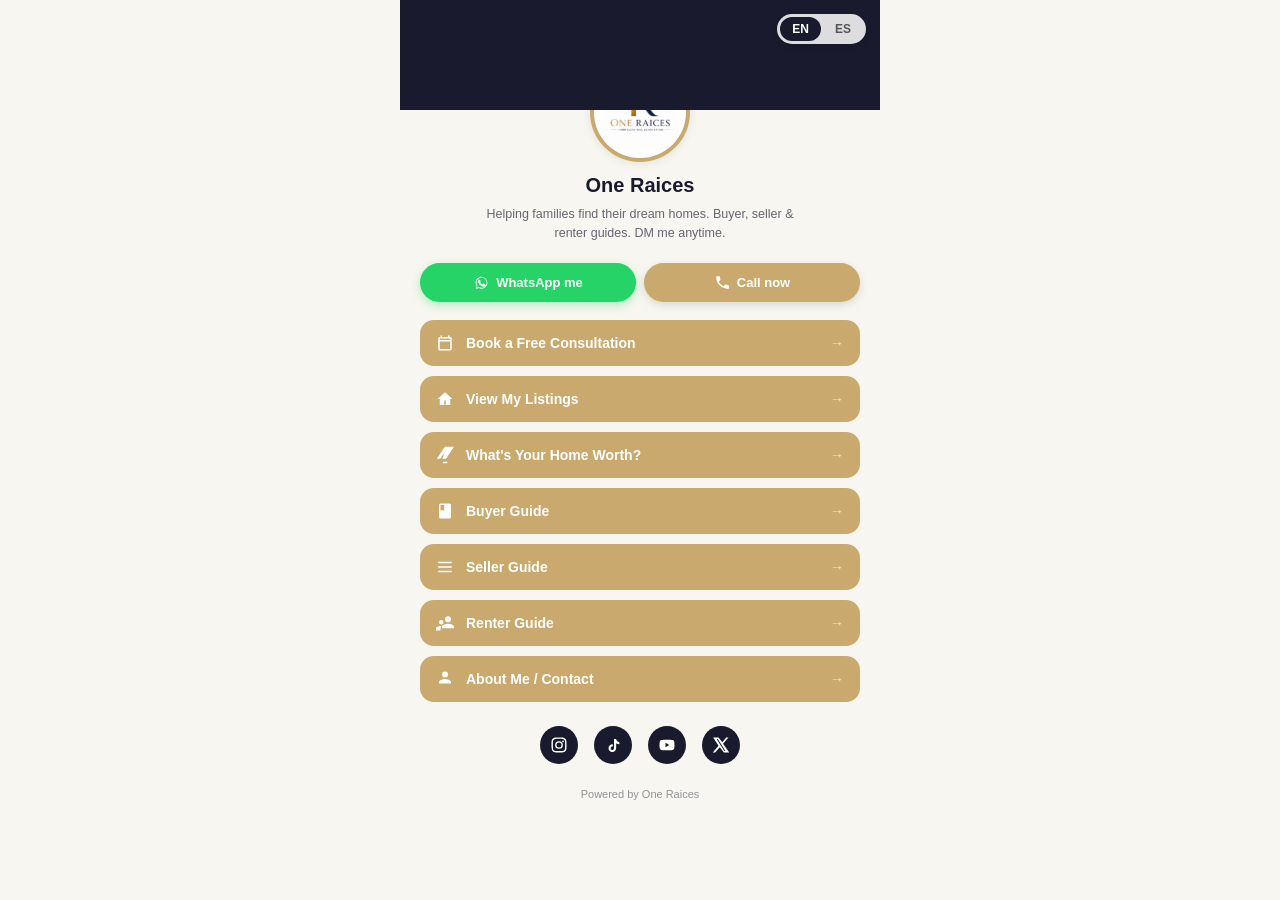
==== index.html @ 3b464c99 "Add files via upload" ====
<!DOCTYPE html>
<html lang="en">
<head>
<meta charset="UTF-8">
<meta name="viewport" content="width=device-width, initial-scale=1.0">
<title>One Raices | Your Real Estate Link</title>
<meta name="description" content="One Raices — book a consultation, view listings, get buyer/seller guides, and connect on WhatsApp or by phone.">

<!-- ====================================================================
  EDITING GUIDE — search for "EDIT ME" comments to find every place
  you'll want to personalize: phone numbers, links, profile info, colors.
==================================================================== -->

<style>
  :root {
    --banner: #1a1a2e;
    --btn: #C9A96E;
    --ring: #C9A96E;
    --bg: #f8f6f0;
    --text: #1a1a2e;
  }
  * { box-sizing: border-box; margin: 0; padding: 0; }
  body {
    font-family: 'Helvetica Neue', Arial, sans-serif;
    background: var(--bg);
    color: var(--text);
    min-height: 100vh;
    display: flex;
    justify-content: center;
    transition: background .3s, color .3s;
  }
  .page-wrap { width: 100%; max-width: 480px; min-height: 100vh; position: relative; padding-bottom: 90px; }

  /* Language toggle */
  .lang-toggle {
    position: absolute; top: 14px; right: 14px; z-index: 10;
    display: flex; background: rgba(255,255,255,.85); border-radius: 999px; padding: 3px; gap: 2px;
    box-shadow: 0 2px 6px rgba(0,0,0,.1);
  }
  .lang-opt { padding: 5px 12px; border-radius: 999px; font-size: 12px; font-weight: 600; cursor: pointer; border: none; background: transparent; color: #555; }
  .lang-opt.active { background: var(--banner); color: #fff; }

  /* Banner + profile */
  .banner { height: 110px; background: var(--banner); position: relative; }
  .profile-block { display: flex; flex-direction: column; align-items: center; margin-top: -48px; padding: 0 20px 16px; }
  .avatar {
    width: 100px; height: 100px; border-radius: 50%; border: 4px solid var(--ring);
    background: #ffffff; display: flex; align-items: center; justify-content: center;
    font-size: 30px; font-weight: 600; color: var(--text); overflow: hidden;
    box-shadow: 0 2px 10px rgba(0,0,0,.08);
  }
  .avatar img { width: 78%; height: 78%; object-fit: contain; }
  .profile-name { font-size: 20px; font-weight: 700; margin-top: 12px; text-align: center; }
  .profile-tagline { font-size: 13px; opacity: .75; margin-top: 4px; text-align: center; }
  .profile-bio { font-size: 12.5px; opacity: .65; margin-top: 8px; text-align: center; max-width: 320px; line-height: 1.5; }

  /* Contact bar (WhatsApp + Call) */
  .contact-bar { display: flex; gap: 8px; padding: 4px 20px 4px; }
  .contact-btn {
    flex: 1; display: flex; align-items: center; justify-content: center; gap: 6px;
    padding: 11px 14px; border-radius: 999px; color: #fff; font-size: 13px; font-weight: 600;
    text-decoration: none; transition: transform .12s, opacity .12s;
  }
  .contact-btn:hover { transform: translateY(-1px); opacity: .92; }
  .contact-btn.whatsapp { background: #25D366; box-shadow: 0 3px 10px rgba(37,211,102,.35); }
  .contact-btn.call { background: var(--btn); box-shadow: 0 3px 10px rgba(0,0,0,.12); }
  .contact-btn svg { width: 17px; height: 17px; fill: #fff; }

  /* Links */
  .links-section { padding: 14px 20px 6px; display: flex; flex-direction: column; gap: 10px; }
  .link-btn {
    display: flex; align-items: center; gap: 12px; padding: 14px 16px; border-radius: 14px;
    background: var(--btn); color: #fff; text-decoration: none; font-size: 14px; font-weight: 600;
    transition: transform .12s, opacity .12s; border: none; cursor: pointer; width: 100%; text-align: left;
  }
  .link-btn:hover { transform: translateY(-1px); opacity: .92; }
  .link-btn svg { width: 18px; height: 18px; fill: #fff; flex-shrink: 0; }
  .link-btn .arrow { margin-left: auto; opacity: .7; }

  /* Socials */
  .social-row { display: flex; justify-content: center; gap: 16px; padding: 18px 0 8px; }
  .social-icon {
    width: 38px; height: 38px; border-radius: 50%; background: var(--banner);
    display: flex; align-items: center; justify-content: center; text-decoration: none;
  }
  .social-icon svg { width: 18px; height: 18px; fill: #fff; }

  .footer-note { text-align: center; font-size: 11px; opacity: .45; padding: 16px 20px 0; }

  @media (max-width: 360px) {
    .profile-name { font-size: 18px; }
    .link-btn { font-size: 13px; padding: 12px 14px; }
  }
</style>
</head>
<body>

<div class="page-wrap">

  <!-- Language toggle -->
  <div class="lang-toggle" role="group" aria-label="Language selector">
    <button class="lang-opt" id="lang-en" onclick="setLang('en')">EN</button>
    <button class="lang-opt" id="lang-es" onclick="setLang('es')">ES</button>
  </div>

  <!-- Banner -->
  <div class="banner">
    <!-- EDIT ME: replace with a background image of a home/property if desired -->
    <!-- <img src="your-banner-image.jpg" style="width:100%;height:100%;object-fit:cover;"> -->
  </div>

  <!-- Profile -->
  <div class="profile-block">
    <div class="avatar" id="avatar">
      <img src="logo.png" alt="One Raices logo">
    </div>
    <div class="profile-name" id="profile-name">One Raices</div>
    <div class="profile-bio" data-i18n="bio">Helping families find their dream homes. Buyer, seller & renter guides. DM me anytime.</div>
  </div>

  <!-- WhatsApp + Call -->
  <div class="contact-bar">
    <!-- EDIT ME: replace 11234567890 with your real WhatsApp number, country code + number, no spaces or symbols -->
    <a class="contact-btn whatsapp" id="wa-link" href="https://wa.me/11234567890?text=Hi!%20I%20found%20you%20on%20Instagram%20and%20I%27m%20interested%20in%20buying%2Fselling%20a%20home.%20Can%20we%20connect%3F" target="_blank" rel="noopener">
      <svg viewBox="0 0 24 24"><path d="M17.6 6.32A8.86 8.86 0 0 0 12.05 4C7.5 4 3.78 7.72 3.78 12.27c0 1.6.47 3.16 1.36 4.49L4 21l4.4-1.15a8.8 8.8 0 0 0 3.65.83c4.55 0 8.27-3.72 8.27-8.27a8.85 8.85 0 0 0-2.72-6.09zM12.05 19.4a7.1 7.1 0 0 1-3.63-1l-.26-.16-2.6.68.7-2.54-.17-.27a7.1 7.1 0 0 1-1.1-3.85 7.13 7.13 0 0 1 7.13-7.13 7.07 7.07 0 0 1 5.04 2.1 7.07 7.07 0 0 1 2.08 5.04c0 3.94-3.2 7.13-7.13 7.13zm3.9-5.33c-.21-.1-1.24-.61-1.43-.68-.19-.07-.33-.1-.47.1-.14.21-.54.68-.66.82-.12.14-.24.15-.45.05-.21-.1-.87-.32-1.66-1.02-.61-.55-1.03-1.22-1.15-1.43-.12-.21-.01-.33.1-.43.1-.1.21-.24.32-.36.1-.12.14-.21.21-.35.07-.14.04-.26-.02-.36-.07-.1-.6-1.45-.83-1.99-.22-.53-.44-.45-.6-.46-.16-.01-.34-.01-.52-.01-.18 0-.47.07-.71.31-.25.25-.94.92-.94 2.24 0 1.32.96 2.6 1.1 2.78.13.18 1.85 2.83 4.5 3.85 2.65 1.02 2.65.68 3.13.64.47-.04 1.53-.62 1.74-1.22.21-.6.21-1.11.15-1.22-.07-.1-.21-.16-.42-.26z"/></svg>
      <span data-i18n="wa_btn">WhatsApp me</span>
    </a>
    <!-- EDIT ME: replace +11234567890 with your real call number -->
    <a class="contact-btn call" id="call-link" href="tel:+11234567890">
      <svg viewBox="0 0 24 24"><path d="M6.62 10.79a15.05 15.05 0 0 0 6.59 6.59l2.2-2.2a1 1 0 0 1 1.01-.24c1.12.37 2.33.57 3.58.57a1 1 0 0 1 1 1V20a1 1 0 0 1-1 1C10.61 21 3 13.39 3 4a1 1 0 0 1 1-1h3.5a1 1 0 0 1 1 1c0 1.25.2 2.46.57 3.58a1 1 0 0 1-.25 1.02z"/></svg>
      <span data-i18n="call_btn">Call now</span>
    </a>
  </div>

  <!-- Links -->
  <!-- EDIT ME: replace href="#" with your real URLs for each button below -->
  <div class="links-section">
    <a class="link-btn" href="contact.html">
      <svg viewBox="0 0 24 24"><path d="M19 4h-1V2h-2v2H8V2H6v2H5a2 2 0 0 0-2 2v14a2 2 0 0 0 2 2h14a2 2 0 0 0 2-2V6a2 2 0 0 0-2-2zm0 16H5V10h14zM5 8V6h14v2z"/></svg>
      <span data-i18n="link1">Book a Free Consultation</span>
      <span class="arrow">→</span>
    </a>
    <a class="link-btn" href="listings.html">
      <svg viewBox="0 0 24 24"><path d="M12 3 2 12h3v8h6v-6h2v6h6v-8h3z"/></svg>
      <span data-i18n="link2">View My Listings</span>
      <span class="arrow">→</span>
    </a>
    <a class="link-btn" href="contact.html">
      <svg viewBox="0 0 24 24"><path d="M11.8 1 1 17h4.7L9.5 11h1.1l-2 6h4.7L24 1zM9 23h6v-2H9z"/></svg>
      <span data-i18n="link3">What's Your Home Worth?</span>
      <span class="arrow">→</span>
    </a>
    <a class="link-btn" href="buyer-guide.html">
      <svg viewBox="0 0 24 24"><path d="M18 2H6a2 2 0 0 0-2 2v16a2 2 0 0 0 2 2h12a2 2 0 0 0 2-2V4a2 2 0 0 0-2-2zM6 4h5v8l-2.5-1.5L6 12z"/></svg>
      <span data-i18n="link4">Buyer Guide</span>
      <span class="arrow">→</span>
    </a>
    <a class="link-btn" href="seller-guide.html">
      <svg viewBox="0 0 24 24"><path d="M3 5h18v2H3zm0 6h18v2H3zm0 6h18v2H3z"/></svg>
      <span data-i18n="link5">Seller Guide</span>
      <span class="arrow">→</span>
    </a>
    <a class="link-btn" href="renter-guide.html">
      <svg viewBox="0 0 24 24"><path d="M7 14a3 3 0 1 0 .001-6.001A3 3 0 0 0 7 14zm9-3a4 4 0 1 0 .001-8.001A4 4 0 0 0 16 11zm0 2c-2.67 0-8 1.34-8 4v2h16v-2c0-2.66-5.33-4-8-4zM7 16c-2.67 0-8 1.34-8 4v2h7v-2c0-1.07.34-2.07.94-2.94A12 12 0 0 0 7 16z"/></svg>
      <span data-i18n="link6">Renter Guide</span>
      <span class="arrow">→</span>
    </a>
    <a class="link-btn" href="contact.html">
      <svg viewBox="0 0 24 24"><path d="M12 12c2.7 0 8 1.34 8 4v2H4v-2c0-2.66 5.3-4 8-4zm0-2a4 4 0 1 1 .001-8.001A4 4 0 0 1 12 10z"/></svg>
      <span data-i18n="link8">About Me / Contact</span>
      <span class="arrow">→</span>
    </a>
  </div>

  <!-- Socials -->
  <!-- EDIT ME: replace # with your real profile URLs -->
  <div class="social-row">
    <a class="social-icon" href="#" target="_blank" rel="noopener" aria-label="Instagram">
      <svg viewBox="0 0 24 24"><path d="M12 2c2.7 0 3.06.01 4.12.06 1.06.05 1.78.22 2.41.46.65.25 1.2.6 1.74 1.14.53.53.88 1.08 1.13 1.73.24.63.41 1.36.46 2.42C21.99 8.94 22 9.31 22 12s-.01 3.06-.06 4.12c-.05 1.06-.22 1.78-.46 2.41a4.65 4.65 0 0 1-1.13 1.74c-.53.53-1.08.88-1.74 1.13-.63.24-1.36.41-2.41.46-1.06.05-1.43.06-4.12.06s-3.06-.01-4.12-.06c-1.06-.05-1.78-.22-2.41-.46a4.65 4.65 0 0 1-1.74-1.13 4.65 4.65 0 0 1-1.13-1.74c-.24-.63-.41-1.36-.46-2.41C2.01 15.06 2 14.69 2 12s.01-3.06.06-4.12c.05-1.06.22-1.79.46-2.42a4.65 4.65 0 0 1 1.13-1.73c.53-.54 1.08-.89 1.74-1.14.63-.24 1.36-.41 2.41-.46C8.94 2.01 9.31 2 12 2zm0 1.8c-2.65 0-2.99.01-4.04.06-.96.04-1.48.2-1.83.34-.46.18-.78.39-1.13.74-.34.34-.55.66-.73 1.12-.14.35-.31.87-.35 1.83C3.87 9.01 3.86 9.35 3.86 12s.01 2.99.06 4.04c.04.96.21 1.48.35 1.83.18.46.39.78.73 1.12.35.35.67.56 1.13.74.35.14.87.3 1.83.35 1.05.05 1.39.06 4.04.06s2.99-.01 4.04-.06c.96-.05 1.48-.21 1.83-.35.46-.18.78-.39 1.13-.74.34-.34.55-.66.73-1.12.14-.35.31-.87.35-1.83.05-1.05.06-1.39.06-4.04s-.01-2.99-.06-4.04c-.04-.96-.21-1.48-.35-1.83a3 3 0 0 0-.73-1.12 3 3 0 0 0-1.13-.74c-.35-.14-.87-.3-1.83-.34C14.99 3.81 14.65 3.8 12 3.8zm0 3.05a5.15 5.15 0 1 1 0 10.3 5.15 5.15 0 0 1 0-10.3zm0 1.8a3.35 3.35 0 1 0 0 6.7 3.35 3.35 0 0 0 0-6.7zm5.4-2.8a1.2 1.2 0 1 1 0 2.4 1.2 1.2 0 0 1 0-2.4z"/></svg>
    </a>
    <a class="social-icon" href="#" target="_blank" rel="noopener" aria-label="TikTok">
      <svg viewBox="0 0 24 24"><path d="M16.6 5.82a4.4 4.4 0 0 1-.32-1.79h-2.9v12.27a2.27 2.27 0 1 1-1.6-2.16V11.1a5.1 5.1 0 1 0 4.42 5.06V9.7a7.3 7.3 0 0 0 4.27 1.37V8.18a4.4 4.4 0 0 1-3.87-2.36z"/></svg>
    </a>
    <a class="social-icon" href="#" target="_blank" rel="noopener" aria-label="YouTube">
      <svg viewBox="0 0 24 24"><path d="M21.58 7.19a2.5 2.5 0 0 0-1.76-1.77C18.25 5 12 5 12 5s-6.25 0-7.82.42a2.5 2.5 0 0 0-1.76 1.77C2 8.77 2 12 2 12s0 3.23.42 4.81a2.5 2.5 0 0 0 1.76 1.77C5.75 19 12 19 12 19s6.25 0 7.82-.42a2.5 2.5 0 0 0 1.76-1.77C22 15.23 22 12 22 12s0-3.23-.42-4.81zM10 15V9l5 3z"/></svg>
    </a>
    <a class="social-icon" href="#" target="_blank" rel="noopener" aria-label="Twitter/X">
      <svg viewBox="0 0 24 24"><path d="M18.9 2H22l-7.3 8.3L23 22h-7.1l-5.5-7-6.3 7H1l7.8-8.9L1.5 2h7.2l5 6.4zm-2.5 18h1.5L7.7 4H6.1z"/></svg>
    </a>
  </div>

  <div class="footer-note" data-i18n="footer">Powered by One Raices</div>
</div>

<script>
/* ====================================================================
  TRANSLATIONS — edit the "en" and "es" text below to fully customize.
==================================================================== */
const I18N = {
  en: {
    tagline: "Your Local Real Estate Expert",
    bio: "Helping families find their dream homes. Buyer, seller & renter guides. DM me anytime.",
    wa_btn: "WhatsApp me",
    call_btn: "Call now",
    link1: "Book a Free Consultation",
    link2: "View My Listings",
    link3: "What's Your Home Worth?",
    link4: "Buyer Guide",
    link5: "Seller Guide",
    link6: "Renter Guide",
    link8: "About Me / Contact",
    footer: "Powered by One Raices",
    waMsg: "Hi! I found you on Instagram and I'm interested in buying/selling a home. Can we connect?"
  },
  es: {
    tagline: "Tu Experta Local en Bienes Raíces",
    bio: "Ayudando a familias a encontrar el hogar de sus sueños. Guías de compra, venta y renta. Escríbeme cuando quieras.",
    wa_btn: "Escríbeme por WhatsApp",
    call_btn: "Llamar ahora",
    link1: "Reservar Consulta Gratuita",
    link2: "Ver Mis Propiedades",
    link3: "¿Cuánto Vale Tu Casa?",
    link4: "Guía para Compradores",
    link5: "Guía para Vendedores",
    link6: "Guía para Inquilinos",
    link8: "Sobre Mí / Contacto",
    footer: "Desarrollado por One Raices",
    waMsg: "¡Hola! Te encontré en Instagram y estoy interesado/a en comprar/vender una casa. ¿Podemos conectar?"
  }
};

function setLang(lang) {
  localStorage.setItem('oneRaicesLang', lang);
  document.documentElement.lang = lang;
  document.getElementById('lang-en').classList.toggle('active', lang === 'en');
  document.getElementById('lang-es').classList.toggle('active', lang === 'es');
  document.querySelectorAll('[data-i18n]').forEach(el => {
    const key = el.getAttribute('data-i18n');
    if (I18N[lang][key]) el.textContent = I18N[lang][key];
  });
  // Update WhatsApp pre-filled message in the new language
  const waLink = document.getElementById('wa-link');
  const waNumberMatch = waLink.href.match(/wa\.me\/(\d+)/);
  const waNumber = waNumberMatch ? waNumberMatch[1] : '11234567890';
  waLink.href = `https://wa.me/${waNumber}?text=${encodeURIComponent(I18N[lang].waMsg)}`;
}

function detectInitialLang() {
  const saved = localStorage.getItem('oneRaicesLang');
  if (saved) return saved;
  const browserLang = (navigator.language || navigator.userLanguage || 'en').toLowerCase();
  return browserLang.startsWith('es') ? 'es' : 'en';
}

setLang(detectInitialLang());

/* ====================================================================
  Optional: basic click tracking via localStorage (no backend needed).
  Hook this up to Google Analytics / Plausible / Meta Pixel for real
  analytics — see comment block at bottom of file for instructions.
==================================================================== */
document.querySelectorAll('.link-btn, .contact-btn, .social-icon').forEach(el => {
  el.addEventListener('click', () => {
    const key = 'oneRaicesClicks';
    const data = JSON.parse(localStorage.getItem(key) || '{}');
    const label = el.querySelector('span')?.textContent || el.getAttribute('aria-label') || 'unknown';
    data[label] = (data[label] || 0) + 1;
    localStorage.setItem(key, JSON.stringify(data));
  });
});
</script>

<!-- ====================================================================
  TO ADD REAL ANALYTICS (Google Analytics example):
  1. Get a GA4 Measurement ID from analytics.google.com
  2. Paste this in <head>, replacing G-XXXXXXX with your ID:

  <script async src="https://www.googletagmanager.com/gtag/js?id=G-XXXXXXX"></script>
  <script>
    window.dataLayer = window.dataLayer || [];
    function gtag(){dataLayer.push(arguments);}
    gtag('js', new Date());
    gtag('config', 'G-XXXXXXX');
  </script>
==================================================================== -->

</body>
</html>
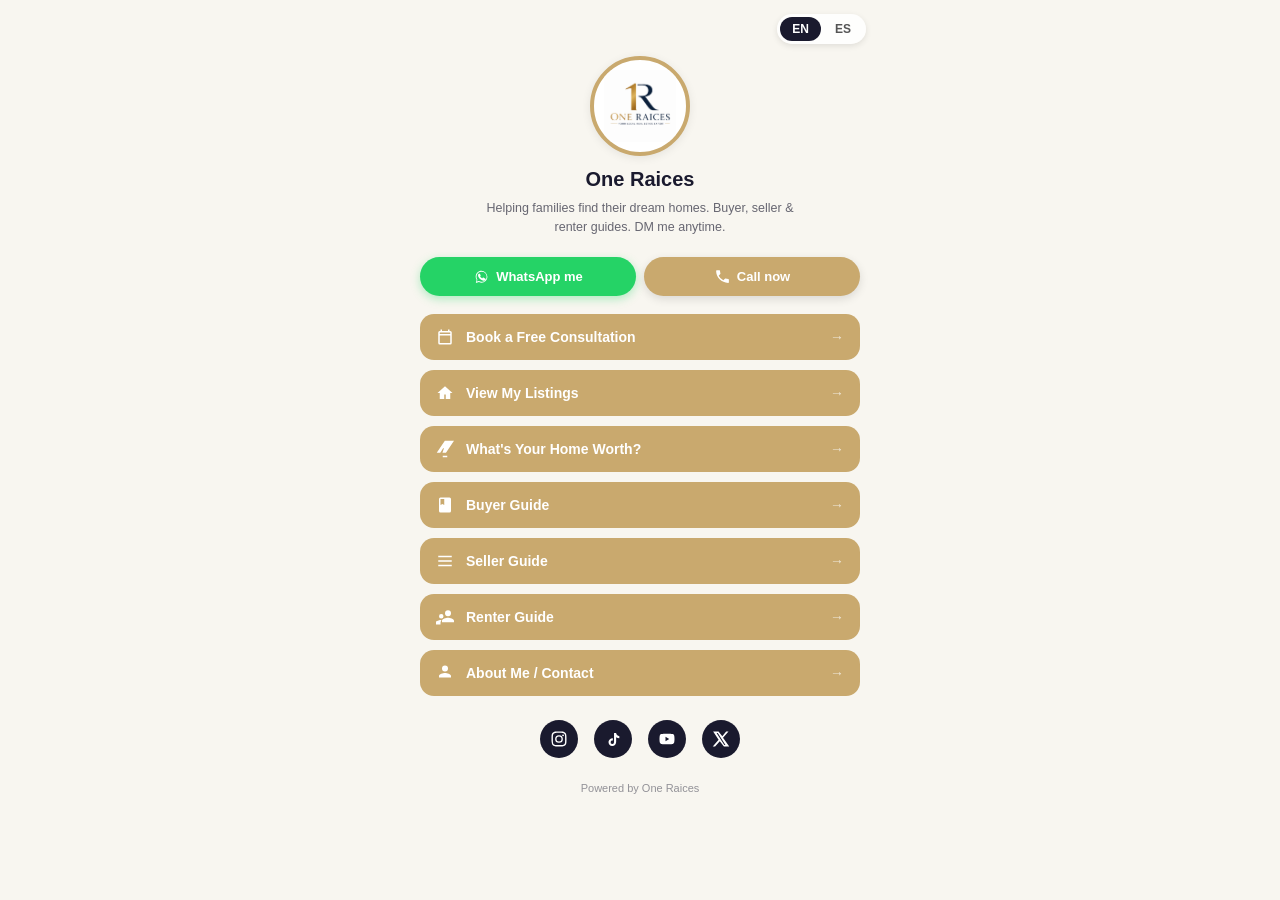
==== commit dd912c65: "Add files via upload" ====
--- a/index.html
+++ b/index.html
@@ -42,7 +42,7 @@
 
   /* Banner + profile */
   .banner { height: 110px; background: var(--banner); position: relative; }
-  .profile-block { display: flex; flex-direction: column; align-items: center; margin-top: -48px; padding: 0 20px 16px; }
+  .profile-block { display: flex; flex-direction: column; align-items: center; margin-top: 0; padding: 56px 20px 16px; }
   .avatar {
     width: 100px; height: 100px; border-radius: 50%; border: 4px solid var(--ring);
     background: #ffffff; display: flex; align-items: center; justify-content: center;
@@ -101,12 +101,6 @@
   <div class="lang-toggle" role="group" aria-label="Language selector">
     <button class="lang-opt" id="lang-en" onclick="setLang('en')">EN</button>
     <button class="lang-opt" id="lang-es" onclick="setLang('es')">ES</button>
-  </div>
-
-  <!-- Banner -->
-  <div class="banner">
-    <!-- EDIT ME: replace with a background image of a home/property if desired -->
-    <!-- <img src="your-banner-image.jpg" style="width:100%;height:100%;object-fit:cover;"> -->
   </div>
 
   <!-- Profile -->
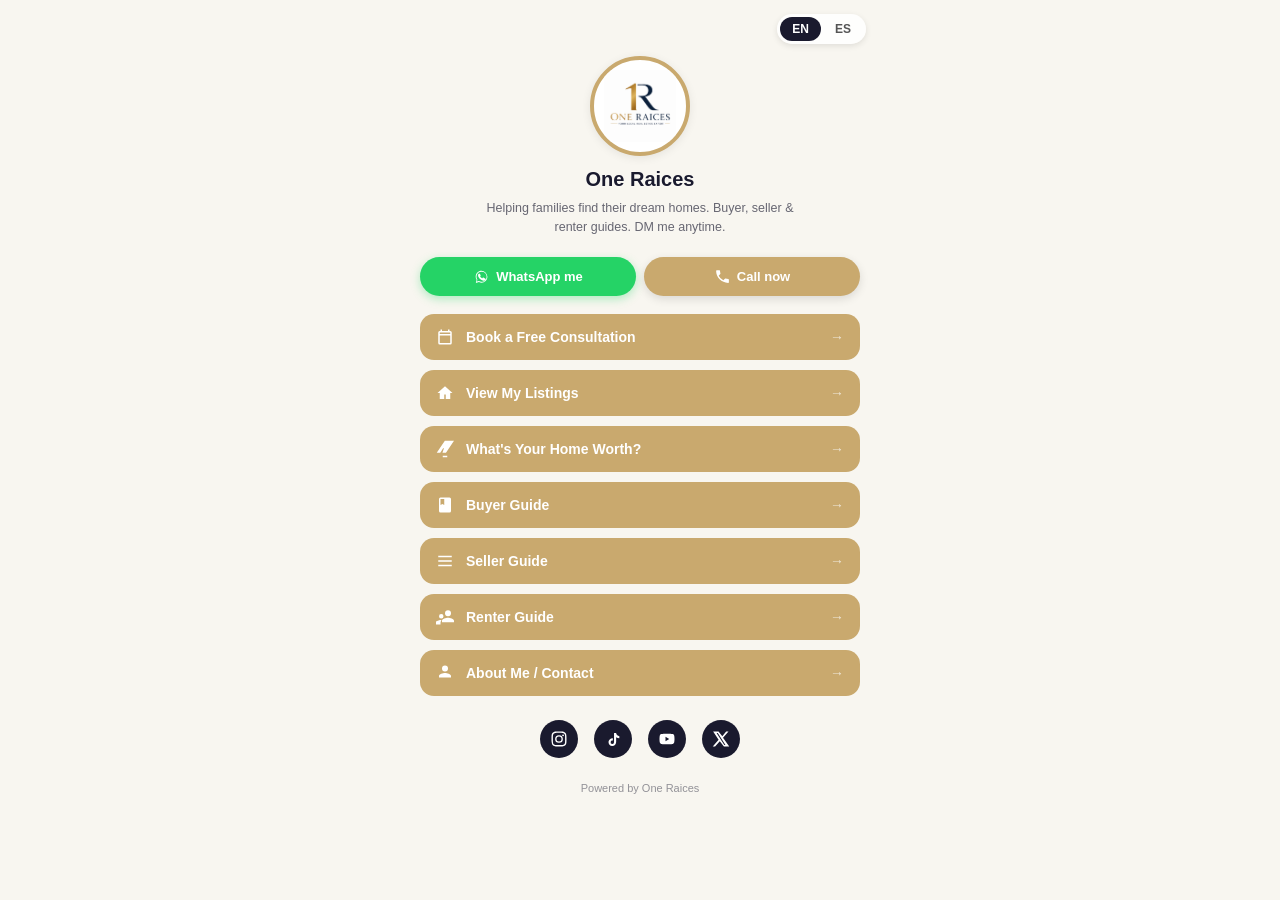
==== commit ebb8d1da: "Add files via upload" ====
--- a/index.html
+++ b/index.html
@@ -20,14 +20,58 @@
     --text: #1a1a2e;
   }
   * { box-sizing: border-box; margin: 0; padding: 0; }
+  html, body { background: var(--bg); }
   body {
     font-family: 'Helvetica Neue', Arial, sans-serif;
-    background: var(--bg);
     color: var(--text);
     min-height: 100vh;
     display: flex;
     justify-content: center;
     transition: background .3s, color .3s;
+    position: relative;
+  }
+
+  /* Florida beach animated background */
+  .beach-bg {
+    position: fixed; inset: 0; z-index: -1; overflow: hidden;
+    background: linear-gradient(to bottom, #aee3f5 0%, #cdeef8 28%, #f6f1e3 55%, #f6f1e3 100%);
+  }
+  .beach-bg svg { position: absolute; bottom: 0; left: 0; width: 100%; }
+  .wave-far {
+    height: 38%; opacity: .55;
+    animation: waveDriftSlow 14s ease-in-out infinite;
+  }
+  .wave-mid {
+    height: 30%; opacity: .7;
+    animation: waveDrift 9s ease-in-out infinite;
+  }
+  .wave-near {
+    height: 22%; opacity: .9;
+    animation: waveDriftFast 6.5s ease-in-out infinite;
+  }
+  .sun-glow {
+    position: absolute; top: 6%; right: 12%; width: 140px; height: 140px; border-radius: 50%;
+    background: radial-gradient(circle, rgba(255,250,225,.9), rgba(255,250,225,0) 70%);
+    animation: glowPulse 6s ease-in-out infinite;
+  }
+  @keyframes waveDrift {
+    0%, 100% { transform: translateX(0) translateY(0); }
+    50% { transform: translateX(-2.5%) translateY(4px); }
+  }
+  @keyframes waveDriftSlow {
+    0%, 100% { transform: translateX(0); }
+    50% { transform: translateX(-1.8%); }
+  }
+  @keyframes waveDriftFast {
+    0%, 100% { transform: translateX(0) translateY(0); }
+    50% { transform: translateX(-3.5%) translateY(-3px); }
+  }
+  @keyframes glowPulse {
+    0%, 100% { opacity: .7; transform: scale(1); }
+    50% { opacity: 1; transform: scale(1.08); }
+  }
+  @media (prefers-reduced-motion: reduce) {
+    .wave-far, .wave-mid, .wave-near, .sun-glow { animation: none; }
   }
   .page-wrap { width: 100%; max-width: 480px; min-height: 100vh; position: relative; padding-bottom: 90px; }
 
@@ -42,7 +86,12 @@
 
   /* Banner + profile */
   .banner { height: 110px; background: var(--banner); position: relative; }
-  .profile-block { display: flex; flex-direction: column; align-items: center; margin-top: 0; padding: 56px 20px 16px; }
+  .profile-block {
+    display: flex; flex-direction: column; align-items: center; margin-top: 0; padding: 56px 20px 16px;
+  }
+  .profile-name, .profile-bio {
+    text-shadow: 0 1px 3px rgba(255,255,255,.6);
+  }
   .avatar {
     width: 100px; height: 100px; border-radius: 50%; border: 4px solid var(--ring);
     background: #ffffff; display: flex; align-items: center; justify-content: center;
@@ -94,6 +143,20 @@
 </style>
 </head>
 <body>
+
+<!-- Florida beach animated background -->
+<div class="beach-bg" aria-hidden="true">
+  <div class="sun-glow"></div>
+  <svg class="wave-far" viewBox="0 0 1440 200" preserveAspectRatio="none" xmlns="http://www.w3.org/2000/svg">
+    <path d="M0,100 C240,160 480,40 720,100 C960,160 1200,40 1440,100 L1440,200 L0,200 Z" fill="#8fd4ea"></path>
+  </svg>
+  <svg class="wave-mid" viewBox="0 0 1440 200" preserveAspectRatio="none" xmlns="http://www.w3.org/2000/svg">
+    <path d="M0,120 C220,60 480,160 720,110 C960,60 1220,150 1440,90 L1440,200 L0,200 Z" fill="#5fc2e0"></path>
+  </svg>
+  <svg class="wave-near" viewBox="0 0 1440 200" preserveAspectRatio="none" xmlns="http://www.w3.org/2000/svg">
+    <path d="M0,90 C200,140 460,40 720,90 C980,140 1240,50 1440,100 L1440,200 L0,200 Z" fill="#2fa9d6"></path>
+  </svg>
+</div>
 
 <div class="page-wrap">
 
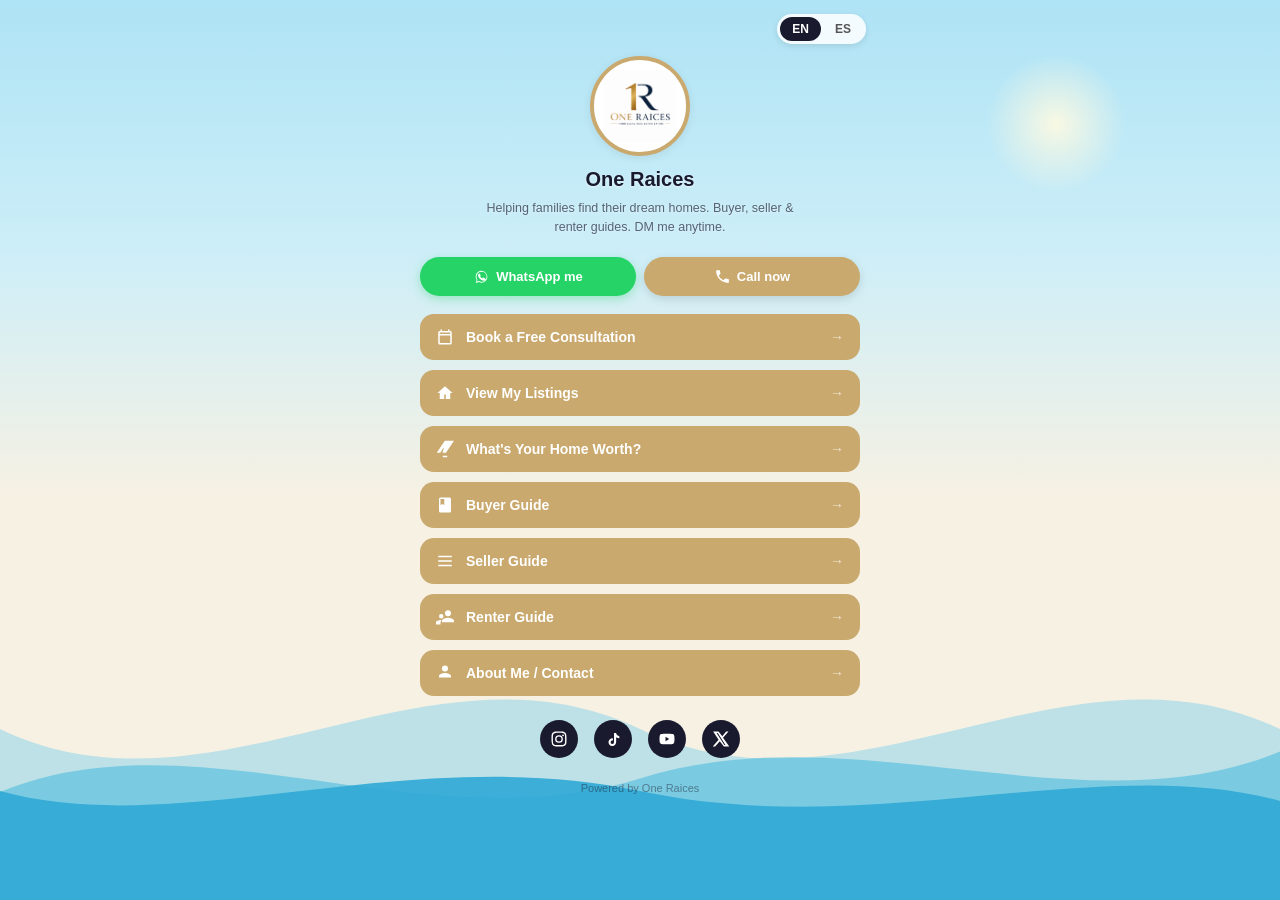
==== commit 6c90f145: "Add files via upload" ====
--- a/index.html
+++ b/index.html
@@ -20,20 +20,20 @@
     --text: #1a1a2e;
   }
   * { box-sizing: border-box; margin: 0; padding: 0; }
-  html, body { background: var(--bg); }
+  html { background: var(--bg); }
   body {
     font-family: 'Helvetica Neue', Arial, sans-serif;
     color: var(--text);
     min-height: 100vh;
     display: flex;
     justify-content: center;
-    transition: background .3s, color .3s;
+    transition: color .3s;
     position: relative;
   }
 
   /* Florida beach animated background */
   .beach-bg {
-    position: fixed; inset: 0; z-index: -1; overflow: hidden;
+    position: fixed; inset: 0; z-index: 0; overflow: hidden;
     background: linear-gradient(to bottom, #aee3f5 0%, #cdeef8 28%, #f6f1e3 55%, #f6f1e3 100%);
   }
   .beach-bg svg { position: absolute; bottom: 0; left: 0; width: 100%; }
@@ -73,7 +73,7 @@
   @media (prefers-reduced-motion: reduce) {
     .wave-far, .wave-mid, .wave-near, .sun-glow { animation: none; }
   }
-  .page-wrap { width: 100%; max-width: 480px; min-height: 100vh; position: relative; padding-bottom: 90px; }
+  .page-wrap { width: 100%; max-width: 480px; min-height: 100vh; position: relative; padding-bottom: 90px; z-index: 1; }
 
   /* Language toggle */
   .lang-toggle {
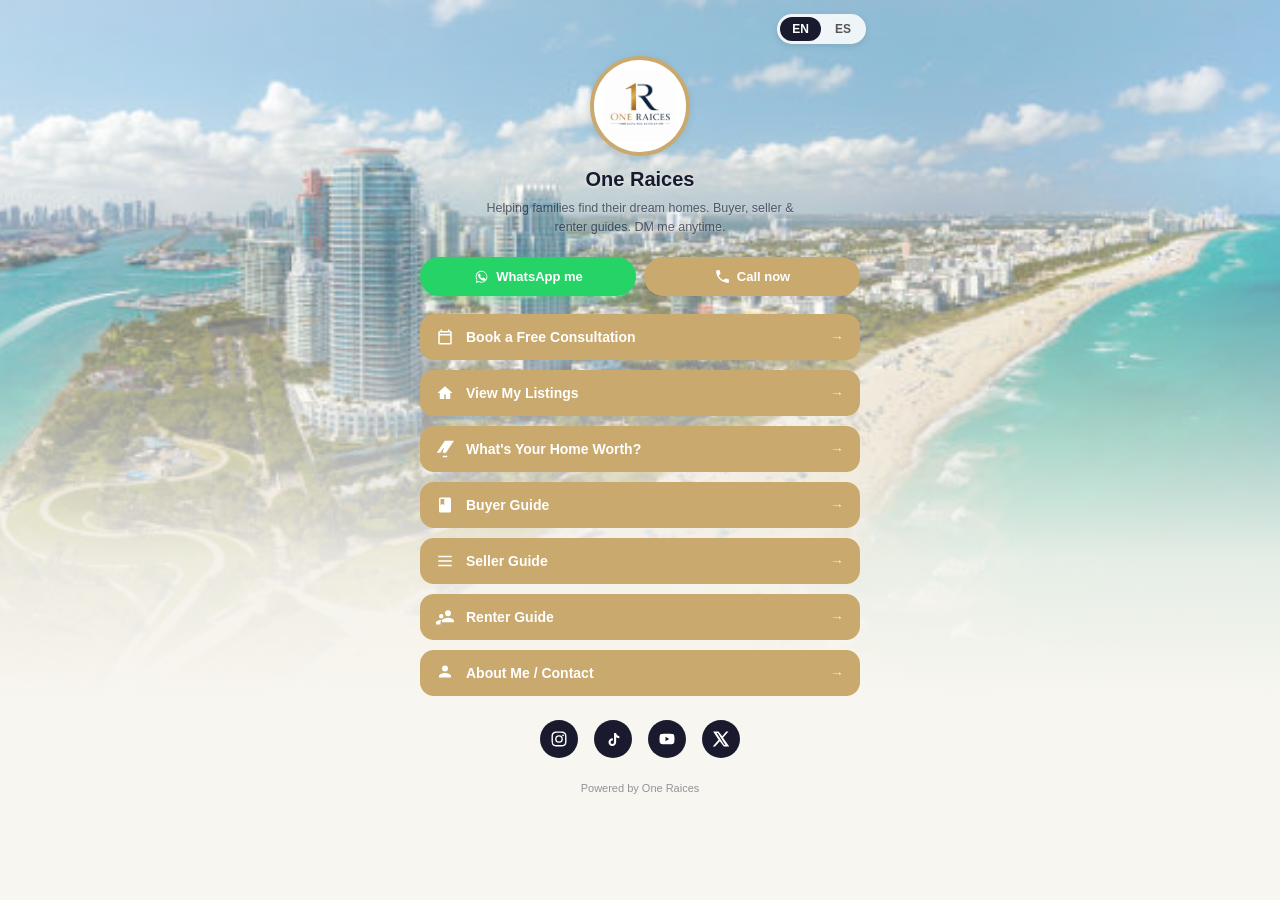
==== commit f514bb85: "Add files via upload" ====
--- a/index.html
+++ b/index.html
@@ -31,47 +31,24 @@
     position: relative;
   }
 
-  /* Florida beach animated background */
+  /* Florida beach photo background */
   .beach-bg {
     position: fixed; inset: 0; z-index: 0; overflow: hidden;
-    background: linear-gradient(to bottom, #aee3f5 0%, #cdeef8 28%, #f6f1e3 55%, #f6f1e3 100%);
-  }
-  .beach-bg svg { position: absolute; bottom: 0; left: 0; width: 100%; }
-  .wave-far {
-    height: 38%; opacity: .55;
-    animation: waveDriftSlow 14s ease-in-out infinite;
-  }
-  .wave-mid {
-    height: 30%; opacity: .7;
-    animation: waveDrift 9s ease-in-out infinite;
-  }
-  .wave-near {
-    height: 22%; opacity: .9;
-    animation: waveDriftFast 6.5s ease-in-out infinite;
-  }
-  .sun-glow {
-    position: absolute; top: 6%; right: 12%; width: 140px; height: 140px; border-radius: 50%;
-    background: radial-gradient(circle, rgba(255,250,225,.9), rgba(255,250,225,0) 70%);
-    animation: glowPulse 6s ease-in-out infinite;
-  }
-  @keyframes waveDrift {
-    0%, 100% { transform: translateX(0) translateY(0); }
-    50% { transform: translateX(-2.5%) translateY(4px); }
-  }
-  @keyframes waveDriftSlow {
-    0%, 100% { transform: translateX(0); }
-    50% { transform: translateX(-1.8%); }
-  }
-  @keyframes waveDriftFast {
-    0%, 100% { transform: translateX(0) translateY(0); }
-    50% { transform: translateX(-3.5%) translateY(-3px); }
-  }
-  @keyframes glowPulse {
-    0%, 100% { opacity: .7; transform: scale(1); }
-    50% { opacity: 1; transform: scale(1.08); }
+  }
+  .beach-bg img {
+    width: 100%; height: 100%; object-fit: cover; object-position: center 65%;
+    animation: slowZoom 30s ease-in-out infinite alternate;
+  }
+  .beach-bg::after {
+    content: ""; position: absolute; inset: 0;
+    background: linear-gradient(to bottom, rgba(255,255,255,.55) 0%, rgba(255,255,255,.35) 30%, rgba(248,246,240,.92) 62%, var(--bg) 78%);
+  }
+  @keyframes slowZoom {
+    0% { transform: scale(1); }
+    100% { transform: scale(1.08); }
   }
   @media (prefers-reduced-motion: reduce) {
-    .wave-far, .wave-mid, .wave-near, .sun-glow { animation: none; }
+    .beach-bg img { animation: none; }
   }
   .page-wrap { width: 100%; max-width: 480px; min-height: 100vh; position: relative; padding-bottom: 90px; z-index: 1; }
 
@@ -146,16 +123,7 @@
 
 <!-- Florida beach animated background -->
 <div class="beach-bg" aria-hidden="true">
-  <div class="sun-glow"></div>
-  <svg class="wave-far" viewBox="0 0 1440 200" preserveAspectRatio="none" xmlns="http://www.w3.org/2000/svg">
-    <path d="M0,100 C240,160 480,40 720,100 C960,160 1200,40 1440,100 L1440,200 L0,200 Z" fill="#8fd4ea"></path>
-  </svg>
-  <svg class="wave-mid" viewBox="0 0 1440 200" preserveAspectRatio="none" xmlns="http://www.w3.org/2000/svg">
-    <path d="M0,120 C220,60 480,160 720,110 C960,60 1220,150 1440,90 L1440,200 L0,200 Z" fill="#5fc2e0"></path>
-  </svg>
-  <svg class="wave-near" viewBox="0 0 1440 200" preserveAspectRatio="none" xmlns="http://www.w3.org/2000/svg">
-    <path d="M0,90 C200,140 460,40 720,90 C980,140 1240,50 1440,100 L1440,200 L0,200 Z" fill="#2fa9d6"></path>
-  </svg>
+  <img src="beach-bg.jpg" alt="">
 </div>
 
 <div class="page-wrap">
